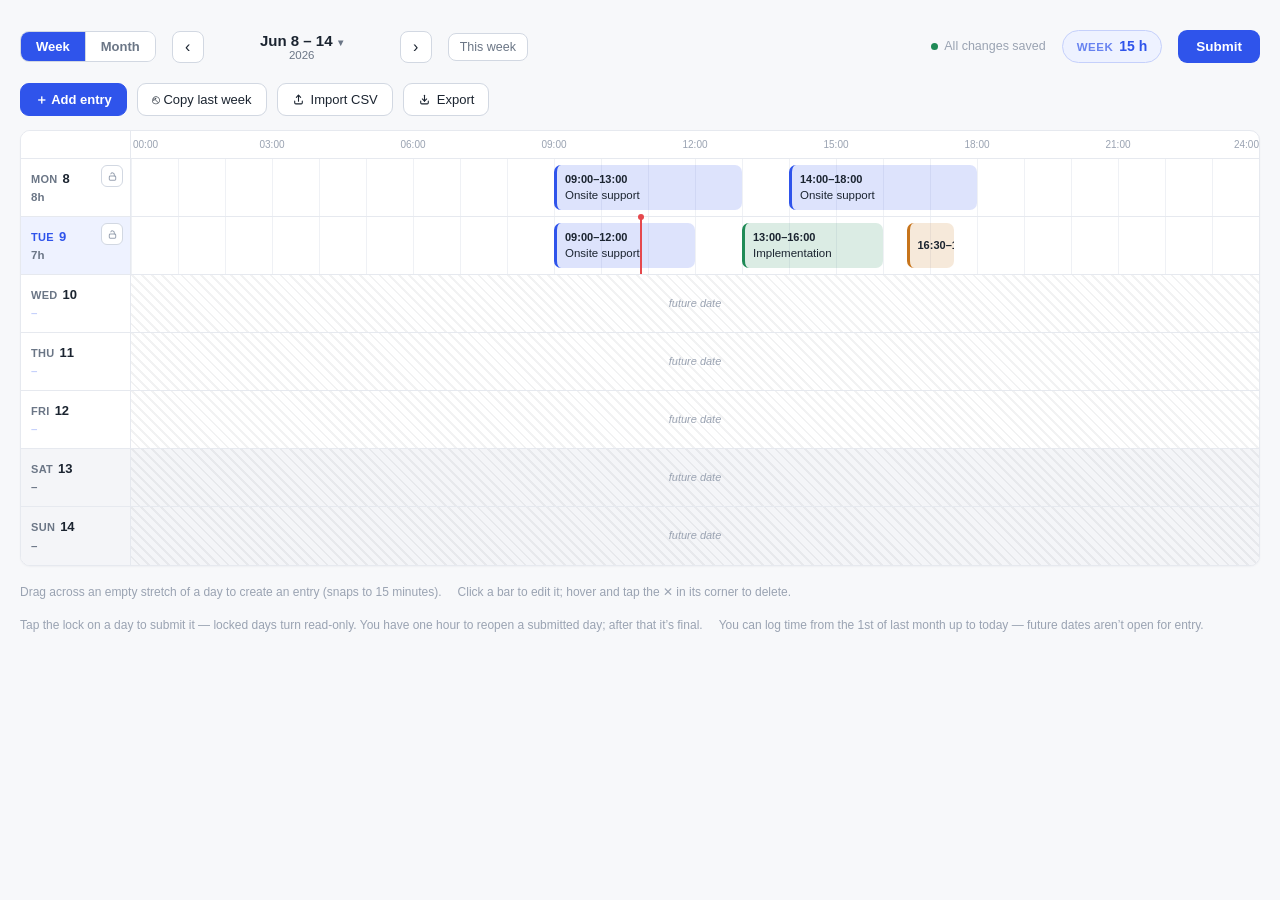
==== index.html @ 7d09a275 "Add files via upload" ====
<!DOCTYPE html>
<html lang="en">
<head>
<meta charset="UTF-8" />
<meta name="viewport" content="width=device-width, initial-scale=1.0" />
<title>Weekly timesheet</title>
<style>
  :root{
    --bg:#F7F8FA; --surface:#FFFFFF; --ink:#1B2430; --muted:#6B7686; --faint:#9AA3B2;
    --line:#E6E9EF; --line-soft:#EFF1F5; --line-strong:#D2D8E2; --accent:#2F54EB; --accent-soft:#EEF2FF; --accent-line:#C5D0FB;
    --warn:#C7741B; --warn-soft:#FBF0E1; --ok:#1F8A56; --ok-soft:#E7F4ED; --weekend:#F4F5F8; --now:#E5484D;
    --radius:10px; --lblw:110px; --rowh:58px; --locktint:#EEF1F5;
  }
  *{box-sizing:border-box;}
  body{margin:0;background:var(--bg);color:var(--ink);font-size:14px;line-height:1.4;
    font-family:-apple-system,BlinkMacSystemFont,"Segoe UI",Roboto,Helvetica,Arial,sans-serif;-webkit-font-smoothing:antialiased;}
  .app{margin:0 auto;padding:28px 20px 80px;}

  .topbar{display:flex;align-items:center;gap:16px;flex-wrap:wrap;margin-bottom:18px;}
  .weeknav{display:flex;align-items:center;gap:4px;}
  .weeknav button.arrow{width:32px;height:32px;border:1px solid var(--line-strong);background:var(--surface);border-radius:8px;cursor:pointer;color:var(--ink);font-size:16px;display:grid;place-items:center;}
  .weeknav button.arrow:hover{border-color:var(--accent);color:var(--accent);}
  .weeklabel{min-width:188px;text-align:center;font-weight:600;font-size:15px;border:none;background:transparent;cursor:pointer;border-radius:8px;padding:4px 8px;color:var(--ink);font-family:inherit;}
  .weeklabel:hover{background:var(--accent-soft);}
  .weeklabel .cal-caret{font-size:10px;color:var(--muted);margin-left:6px;}
  .weeklabel .sub{display:block;font-weight:400;font-size:11.5px;color:var(--muted);}
  .today-btn{border:1px solid var(--line-strong);background:var(--surface);color:var(--muted);padding:6px 11px;border-radius:8px;cursor:pointer;font-size:12.5px;}
  .today-btn:hover{color:var(--accent);border-color:var(--accent);}
  .viewtog{display:inline-flex;border:1px solid var(--line-strong);border-radius:9px;overflow:hidden;}
  .viewtog button{border:none;background:var(--surface);color:var(--muted);padding:7px 15px;cursor:pointer;font-size:13px;font-weight:600;font-family:inherit;}
  .viewtog button+button{border-left:1px solid var(--line-strong);}
  .viewtog button.on{background:var(--accent);color:#fff;}
  .month-wrap{background:var(--surface);border:1px solid var(--line);border-radius:var(--radius);box-shadow:0 1px 2px rgba(27,36,48,.04);padding:14px;}
  .m-dow{display:grid;grid-template-columns:repeat(7,1fr);gap:6px;margin-bottom:8px;}
  .m-dow span{font-size:11px;color:var(--muted);font-weight:600;text-transform:uppercase;letter-spacing:.3px;padding-left:2px;}
  .m-grid{display:grid;grid-template-columns:repeat(7,1fr);gap:6px;}
  .m-cell{position:relative;min-height:88px;border:1px solid var(--line);border-radius:9px;background:var(--surface);padding:7px 8px;cursor:pointer;text-align:left;display:flex;flex-direction:column;font-family:inherit;color:var(--ink);}
  .m-cell:hover{border-color:var(--accent);box-shadow:0 1px 6px rgba(27,36,48,.1);}
  .m-cell.weekend{background:var(--weekend);}
  .m-cell.other{background:var(--weekend);opacity:.55;}
  .m-cell.locked{background:var(--locktint);}
  .m-top{display:flex;align-items:center;justify-content:space-between;}
  .m-date{font-size:13px;font-weight:600;}
  .m-cell.other .m-date{color:var(--faint);}
  .m-cell.today .m-date{background:var(--accent);color:#fff;border-radius:50%;width:22px;height:22px;display:grid;place-items:center;font-size:12px;}
  .m-lock{color:var(--ink);display:flex;}
  .m-lock.win{color:var(--warn);}
  .m-foot{margin-top:auto;display:flex;flex-direction:column;gap:5px;}
  .m-hrs{font-size:15px;font-weight:700;color:var(--accent);font-variant-numeric:tabular-nums;}
  .m-cell.locked .m-hrs{color:var(--muted);}
  .m-dots{display:flex;gap:3px;}
  .m-dot{width:6px;height:6px;border-radius:50%;}
  @media (max-width:620px){.m-cell{min-height:64px;padding:5px 6px;}.m-hrs{font-size:13px;}.m-dow span{font-size:9px;}}
  .tl-row.oow .tl-track{background-image:repeating-linear-gradient(45deg,transparent,transparent 5px,rgba(27,36,48,.06) 5px,rgba(27,36,48,.06) 7px);}
  .tl-row.oow .track-hint{font-style:italic;color:var(--faint);}
  .m-cell.oow{background-image:repeating-linear-gradient(45deg,transparent,transparent 5px,rgba(27,36,48,.05) 5px,rgba(27,36,48,.05) 7px);}
  .m-cell.oow .m-date,.m-cell.oow .m-hrs{color:var(--muted);}
  .weekcal{position:fixed;z-index:75;width:250px;background:var(--surface);border:1px solid var(--line-strong);border-radius:12px;box-shadow:0 16px 44px rgba(27,36,48,.24);padding:12px;display:none;}
  .weekcal.open{display:block;}
  .wc-head{display:flex;align-items:center;gap:4px;margin-bottom:10px;}
  .wc-nav{width:26px;height:28px;border:1px solid var(--line-strong);background:var(--surface);border-radius:7px;cursor:pointer;color:var(--ink);display:grid;place-items:center;font-size:13px;padding:0;}
  .wc-nav:hover{border-color:var(--accent);color:var(--accent);}
  .wc-title{flex:1;text-align:center;font-weight:600;font-size:13.5px;}
  .wc-dow{display:grid;grid-template-columns:repeat(7,1fr);margin-bottom:4px;}
  .wc-dow span{text-align:center;font-size:10px;color:var(--faint);font-weight:600;}
  .wc-week{display:grid;grid-template-columns:repeat(7,1fr);border-radius:7px;}
  .wc-week:hover{background:var(--accent-soft);}
  .wc-week.sel{background:var(--accent-soft);box-shadow:inset 0 0 0 1.5px var(--accent-line);}
  .wc-day{height:30px;border:none;background:transparent;cursor:pointer;font-size:12px;color:var(--ink);border-radius:7px;font-variant-numeric:tabular-nums;padding:0;font-family:inherit;}
  .wc-day.other{color:var(--faint);}
  .wc-day.today{box-shadow:inset 0 0 0 1.5px var(--accent);color:var(--accent);font-weight:700;}
  .wc-week:hover .wc-day{color:var(--accent);}
  .wc-week:hover .wc-day.other{color:var(--accent-line);}
  .wc-foot{margin-top:9px;display:flex;justify-content:center;}
  .wc-foot button{border:1px solid var(--line-strong);background:var(--surface);color:var(--muted);padding:5px 12px;border-radius:7px;cursor:pointer;font-size:12px;}
  .wc-foot button:hover{border-color:var(--accent);color:var(--accent);}
  .spacer{flex:1;}
  .savestate{font-size:12.5px;color:var(--faint);display:flex;align-items:center;gap:6px;min-width:118px;justify-content:flex-end;}
  .savestate .dot{width:7px;height:7px;border-radius:50%;background:var(--faint);}
  .savestate.saving .dot{background:var(--warn);}
  .savestate.saved .dot{background:var(--ok);}
  .total-pill{background:var(--accent-soft);color:var(--accent);border:1px solid var(--accent-line);border-radius:999px;padding:6px 14px;font-variant-numeric:tabular-nums;font-weight:600;font-size:14px;transition:transform .18s ease;}
  .total-pill span.lbl{font-weight:600;opacity:.7;font-size:11.5px;margin-right:6px;text-transform:uppercase;letter-spacing:.5px;}
  .total-pill.bump{transform:scale(1.07);}
  .submit-btn{background:var(--accent);color:#fff;border:none;padding:9px 18px;border-radius:9px;font-weight:600;font-size:13.5px;cursor:pointer;}
  .submit-btn:hover{background:#2746cc;}
  .submit-btn:disabled{background:var(--line-strong);cursor:default;}
  .submit-btn.reopen{background:var(--warn);color:#fff;border:none;}
  .submit-btn.reopen:hover{background:#a85f12;border:none;color:#fff;}

  .banner{border-radius:var(--radius);padding:11px 14px;margin:16px 0 0;font-size:13px;display:flex;align-items:center;gap:10px;
    opacity:0;transform:translateY(5px);transition:opacity .28s ease,transform .28s ease;}
  .banner.show{opacity:1;transform:none;}
  .banner.ok{background:var(--ok-soft);color:var(--ok);}
  .banner.warn{background:var(--warn-soft);color:var(--warn);}
  .banner.info{background:var(--accent-soft);color:var(--accent);}
  .banner a{color:inherit;font-weight:600;cursor:pointer;text-decoration:underline;}
  .banner .x{margin-left:auto;cursor:pointer;opacity:.6;}

  .toolbar{display:flex;align-items:center;gap:10px;margin-bottom:14px;}
  .tbtn{border:1px solid var(--line-strong);background:var(--surface);color:var(--ink);padding:9px 14px;border-radius:9px;cursor:pointer;font-size:13px;line-height:1;display:flex;align-items:center;gap:6px;}
  .tbtn svg{flex:0 0 auto;}
  .tbtn:hover{border-color:var(--accent);color:var(--accent);}
  .tbtn.primary{background:var(--accent);color:#fff;border-color:var(--accent);font-weight:600;}
  .tbtn.primary:hover{background:#2746cc;color:#fff;}

  /* ---- horizontal timeline ---- */
  .tl-wrap{background:var(--surface);border:1px solid var(--line);border-radius:var(--radius);overflow-x:auto;box-shadow:0 1px 2px rgba(27,36,48,.04);}
  .tl{min-width:840px;}
  .tl-axisrow,.tl-row{display:flex;}
  .tl-corner,.tl-daylabel{width:var(--lblw);flex:0 0 var(--lblw);position:sticky;left:0;z-index:2;background:var(--surface);border-right:1px solid var(--line);}
  .tl-axis,.tl-track{flex:1;position:relative;}
  .tl-axisrow{border-bottom:1px solid var(--line);height:28px;}
  .tl-axis .ax{position:absolute;top:7px;font-size:10px;color:var(--faint);transform:translateX(-50%);font-variant-numeric:tabular-nums;}
  .tl-axis .ax.first{transform:none;left:2px!important;}
  .tl-axis .ax.last{transform:translateX(-100%);}

  .tl-row{height:var(--rowh);border-bottom:1px solid var(--line);}
  .tl-row:last-child{border-bottom:none;}
  .tl-row.weekend .tl-daylabel,.tl-row.weekend .tl-track{background-color:var(--weekend);}
  .tl-row.today .tl-daylabel{background:var(--accent-soft);}
  .tl-daylabel{padding:8px 10px;display:flex;flex-direction:column;justify-content:center;gap:1px;}
  .tl-daylabel .dl1{font-size:13px;font-weight:600;}
  .tl-row.today .tl-daylabel .dl1{color:var(--accent);}
  .tl-daylabel .dl1 .dw{font-size:11px;color:var(--muted);font-weight:600;text-transform:uppercase;letter-spacing:.3px;margin-right:5px;}
  .tl-row.today .tl-daylabel .dl1 .dw{color:var(--accent);}
  .tl-daylabel .dl2{font-size:11.5px;color:var(--muted);font-weight:600;font-variant-numeric:tabular-nums;}
  .tl-daylabel .dl2.over{color:var(--warn);}
  .tl-daylabel .dl2.gap{color:var(--accent-line);}

  .tl-track{touch-action:none;
    background-image:
      repeating-linear-gradient(to right,var(--line-soft),var(--line-soft) 1px,transparent 1px,transparent calc(100%/24)),
      repeating-linear-gradient(to right,var(--line),var(--line) 1px,transparent 1px,transparent calc(100%/8));}
  .tl-row.weekend .tl-track{background-blend-mode:multiply;}
  .track-hint{position:absolute;left:50%;top:50%;transform:translate(-50%,-50%);color:var(--faint);font-size:11px;pointer-events:none;}

  .bar{position:absolute;top:6px;bottom:6px;border-radius:7px;border-left:3px solid var(--accent);cursor:pointer;}
  .bar:hover{box-shadow:0 1px 6px rgba(27,36,48,.16);}
  .bar-in{height:100%;padding:5px 8px;overflow:hidden;display:flex;flex-direction:column;justify-content:center;border-radius:7px;}
  .bar .bt{font-size:11px;font-weight:600;font-variant-numeric:tabular-nums;white-space:nowrap;}
  .bar .bn{font-size:11.5px;white-space:nowrap;overflow:hidden;text-overflow:ellipsis;}
  .bar-del{position:absolute;top:-7px;right:-7px;width:18px;height:18px;border-radius:50%;border:1px solid var(--line-strong);
    background:#fff;color:var(--muted);display:none;align-items:center;justify-content:center;font-size:10px;line-height:1;
    cursor:pointer;box-shadow:0 1px 3px rgba(27,36,48,.25);z-index:5;padding:0;}
  .bar:hover .bar-del{display:flex;}
  .bar-del:hover{background:var(--now);border-color:var(--now);color:#fff;}

  .selbar{position:absolute;top:6px;bottom:6px;border-radius:7px;border:1.5px dashed var(--accent);background:var(--accent-soft);
    pointer-events:none;z-index:4;display:flex;align-items:center;justify-content:center;font-size:10.5px;font-weight:600;color:var(--accent);font-variant-numeric:tabular-nums;white-space:nowrap;}
  .nowline{position:absolute;top:0;bottom:0;border-left:2px solid var(--now);z-index:3;pointer-events:none;}
  .nowline::before{content:"";position:absolute;top:-3px;left:-4px;width:6px;height:6px;border-radius:50%;background:var(--now);}

  .tl-daylabel{position:relative;}
  .daylock{position:absolute;top:6px;right:7px;width:22px;height:22px;border-radius:6px;border:1px solid var(--line-strong);
    background:var(--surface);color:var(--faint);display:flex;align-items:center;justify-content:center;cursor:pointer;padding:0;}
  .daylock:hover{border-color:var(--accent);color:var(--accent);}
  .daylock.on{background:var(--ink);border-color:var(--ink);color:#fff;}
  .daylock.on:hover{background:#000;border-color:#000;color:#fff;}
  .daylock.on.win{background:var(--warn);border-color:var(--warn);color:#fff;}
  .daylock.on.win:hover{background:#a85f12;border-color:#a85f12;color:#fff;}
  .tl-row.locked .tl-daylabel,.tl-row.locked .tl-track{background-color:var(--locktint);}
  .tl-row.locked.today .tl-daylabel{background:var(--accent-soft);}
  .bar.sub{cursor:default;}
  .bar.sub:hover{box-shadow:none;}
  .bar.sub::after{content:"";position:absolute;inset:0;border-radius:7px;pointer-events:none;
    background:repeating-linear-gradient(45deg,transparent,transparent 5px,rgba(27,36,48,.05) 5px,rgba(27,36,48,.05) 7px);}
  .bar.sub .bt,.bar.sub .bn{color:var(--muted);}
  .bar-lock{position:absolute;top:-7px;right:-7px;width:18px;height:18px;border-radius:50%;background:var(--ink);color:#fff;
    display:flex;align-items:center;justify-content:center;box-shadow:0 1px 3px rgba(27,36,48,.3);z-index:5;}

  .barpop{position:fixed;z-index:70;pointer-events:none;min-width:150px;max-width:240px;
    background:var(--ink);color:#fff;border-radius:9px;padding:9px 11px;box-shadow:0 8px 24px rgba(27,36,48,.28);
    font-size:12px;line-height:1.35;opacity:0;transform:translateY(4px);transition:opacity .12s ease,transform .12s ease;}
  .barpop.show{opacity:1;transform:none;}
  .barpop .bp-row{display:flex;align-items:center;gap:7px;margin-bottom:3px;}
  .barpop .bp-dot{width:8px;height:8px;border-radius:50%;flex:0 0 auto;}
  .barpop .bp-proj{font-size:10.5px;color:rgba(255,255,255,.7);font-weight:600;text-transform:uppercase;letter-spacing:.4px;}
  .barpop .bp-task{font-weight:600;font-size:13px;margin-bottom:3px;}
  .barpop .bp-time{color:rgba(255,255,255,.85);font-variant-numeric:tabular-nums;}
  .barpop .bp-lock{margin-top:6px;padding-top:6px;border-top:1px solid rgba(255,255,255,.16);color:rgba(255,255,255,.72);font-size:11px;display:flex;align-items:center;gap:5px;}
  .barpop::after{content:"";position:absolute;left:var(--ax,50%);transform:translateX(-50%);border:6px solid transparent;}
  .barpop:not(.below)::after{bottom:-11px;border-top-color:var(--ink);}
  .barpop.below::after{top:-11px;border-bottom-color:var(--ink);}

  .hint{margin-top:18px;font-size:12px;color:var(--faint);display:flex;gap:16px;flex-wrap:wrap;align-items:center;}
  .hint kbd{font-family:inherit;background:var(--surface);border:1px solid var(--line-strong);border-bottom-width:2px;border-radius:5px;padding:1px 6px;font-size:11px;color:var(--muted);}

  /* ---- modal ---- */
  .overlay{position:fixed;inset:0;background:rgba(27,36,48,.34);display:none;align-items:center;justify-content:center;z-index:60;padding:18px;overflow:auto;}
  .overlay.open{display:flex;}
  .modal{background:var(--surface);border-radius:14px;width:392px;max-width:100%;box-shadow:0 24px 60px rgba(27,36,48,.28);overflow:hidden;margin:auto;}
  .modal h3{margin:0;padding:16px 18px;font-size:15px;border-bottom:1px solid var(--line);}
  .modal .body{padding:16px 18px;display:flex;flex-direction:column;gap:15px;}
  .cf-sub{font-size:13px;color:var(--muted);}
  .cf-list{display:flex;flex-direction:column;border:1px solid var(--line);border-radius:9px;overflow:auto;max-height:240px;}
  .cf-row{display:flex;align-items:center;justify-content:space-between;padding:9px 12px;font-size:13px;}
  .cf-row+.cf-row{border-top:1px solid var(--line);}
  .cf-day{font-weight:600;color:var(--ink);}
  .cf-meta{display:flex;align-items:center;gap:12px;}
  .cf-n{color:var(--faint);font-size:11.5px;}
  .cf-h{font-weight:700;color:var(--accent);font-variant-numeric:tabular-nums;}
  .cf-total{display:flex;align-items:center;justify-content:space-between;padding:0 2px;font-size:14px;font-weight:700;}
  .cf-total span:last-child{color:var(--accent);font-variant-numeric:tabular-nums;}
  .cf-note{font-size:11.5px;color:var(--muted);background:var(--warn-soft);color:var(--warn);padding:9px 11px;border-radius:8px;line-height:1.4;}
  .fld>.lab{font-size:11px;color:var(--muted);text-transform:uppercase;letter-spacing:.4px;margin-bottom:6px;}
  .fld select{width:100%;border:1px solid var(--line-strong);border-radius:9px;padding:10px 11px;font-size:14px;background:var(--surface);color:var(--ink);}

  .clockwrap{display:flex;justify-content:center;}
  svg#clock{width:240px;height:240px;touch-action:none;cursor:pointer;}
  svg#clock .face{fill:#FBFCFE;stroke:var(--line);stroke-width:1.5;}
  svg#clock .tick{stroke:var(--line-strong);stroke-width:1;}
  svg#clock .tick.maj{stroke:var(--muted);stroke-width:1.4;}
  svg#clock .tick.card{stroke:var(--ink);stroke-width:1.8;}
  svg#clock .lbl{fill:var(--muted);font-size:9px;font-weight:600;text-anchor:middle;dominant-baseline:middle;font-variant-numeric:tabular-nums;}
  svg#clock .lbl.cardlbl{fill:var(--ink);font-size:10.5px;}
  svg#clock .busy{stroke-width:1;stroke-linejoin:round;}
  svg#clock .pie{stroke-width:1.6;stroke-linejoin:round;}
  svg#clock .handle{stroke-width:2.5;cursor:grab;}
  svg#clock .handle:focus-visible{outline:none;stroke-width:3.6;}
  svg#clock .hub{fill:var(--ink);opacity:.5;}

  .busyinfo{font-size:11.5px;color:var(--muted);text-align:center;margin-top:4px;line-height:1.35;}
  .busyinfo b{color:var(--ink);font-weight:600;font-variant-numeric:tabular-nums;}

  .spins{display:flex;gap:10px;}
  .spins .one{flex:1;}
  .spins .one .lab{display:flex;align-items:center;justify-content:center;gap:5px;font-size:11px;color:var(--muted);text-transform:uppercase;letter-spacing:.4px;margin-bottom:5px;}
  .spins .one .lab .sw{width:11px;height:11px;border-radius:50%;display:inline-block;}
  .spins .one .lab .sw.start{background:var(--accent);}
  .spins .one .lab .sw.end{background:#fff;border:2px solid var(--accent);}
  .spin{display:flex;align-items:center;border:1px solid var(--line-strong);border-radius:9px;overflow:hidden;}
  .spin button{width:30px;height:40px;border:none;background:var(--surface);color:var(--muted);font-size:18px;cursor:pointer;}
  .spin button:hover{background:var(--accent-soft);color:var(--accent);}
  .spin input{flex:1;width:100%;border:none;text-align:center;font-size:15px;font-weight:600;font-variant-numeric:tabular-nums;outline:none;padding:9px 0;color:var(--ink);background:transparent;}
  .spin input:focus{background:var(--accent-soft);}
  .durline{font-size:12.5px;color:var(--muted);text-align:center;}
  .durline b{color:var(--accent);}
  .durline.bad b{color:var(--warn);}
  .presets{display:flex;gap:6px;justify-content:center;}
  .presets button{border:1px solid var(--line-strong);background:var(--surface);color:var(--muted);font-size:11.5px;padding:5px 9px;border-radius:7px;cursor:pointer;}
  .presets button:hover{border-color:var(--accent);color:var(--accent);}
  .days{display:flex;gap:5px;}
  .days .pill{flex:1;height:38px;border:1px solid var(--line-strong);background:var(--surface);color:var(--muted);border-radius:8px;cursor:pointer;font-size:12.5px;font-weight:600;}
  .days .pill.on{background:var(--task,var(--accent));color:#fff;border-color:var(--task,var(--accent));}
  .days .pill.locked{cursor:default;box-shadow:inset 0 0 0 2px rgba(255,255,255,.5);}
  .days .pill.wknd{color:var(--faint);}
  .days .pill.wknd.on{color:#fff;}
  .days .pill.disabled{opacity:.32;cursor:not-allowed;text-decoration:line-through;}
  .quick{display:flex;gap:8px;margin-top:8px;}
  .quick button{border:none;background:transparent;color:var(--accent);font-size:12px;cursor:pointer;padding:0;}
  .quick button:hover{text-decoration:underline;}
  .modal .foot{padding:14px 18px;border-top:1px solid var(--line);display:flex;align-items:center;gap:10px;}
  .modal .foot .go{flex:1;background:var(--accent);color:#fff;border:none;padding:11px;border-radius:9px;font-weight:600;font-size:14px;cursor:pointer;}
  .modal .foot .go:disabled{background:var(--line-strong);cursor:default;}
  .modal .foot .del{border:none;background:transparent;color:#C0392B;font-size:13px;cursor:pointer;}
  .modal .foot .cancel{border:none;background:transparent;color:var(--muted);font-size:13px;cursor:pointer;}

  @media (prefers-reduced-motion:reduce){.total-pill{transition:none;}}
  @media (max-width:620px){.weeklabel{min-width:0;}.total-pill .lbl{display:none;}}
</style>
</head>
<body>
<div class="app">
  <div class="topbar">
    <div class="viewtog" id="viewTog">
      <button data-view="week" class="on">Week</button>
      <button data-view="month">Month</button>
    </div>
    <div class="weeknav">
      <button class="arrow" id="prevWk" aria-label="Previous week">&#8249;</button>
      <button class="weeklabel" id="weekLabel" aria-haspopup="dialog" aria-expanded="false"></button>
      <button class="arrow" id="nextWk" aria-label="Next week">&#8250;</button>
    </div>
    <button class="today-btn" id="thisWk">This week</button>
    <div class="spacer"></div>
    <div class="savestate saved" id="saveState"><span class="dot"></span><span class="txt">All changes saved</span></div>
    <div class="total-pill" id="grandPill"><span class="lbl">Week</span><span class="num" id="grandNum">0</span> h</div>
    <button class="submit-btn" id="submitBtn">Submit week</button>
  </div>

  <div class="toolbar" id="toolbar">
    <button class="tbtn primary" id="addBtn">&#65291; Add entry</button>
    <button class="tbtn" id="copyWkBtn">&#9099; Copy last week</button>
    <button class="tbtn" id="importCsvBtn"><svg viewBox="0 0 24 24" width="13" height="13" fill="none" stroke="currentColor" stroke-width="2" stroke-linecap="round" stroke-linejoin="round"><path d="M12 15V4"/><path d="M8 8l4-4 4 4"/><path d="M5 15v3a2 2 0 0 0 2 2h10a2 2 0 0 0 2-2v-3"/></svg> Import CSV</button>
    <button class="tbtn" id="exportBtn"><svg viewBox="0 0 24 24" width="13" height="13" fill="none" stroke="currentColor" stroke-width="2" stroke-linecap="round" stroke-linejoin="round"><path d="M12 4v11"/><path d="M8 11l4 4 4-4"/><path d="M5 15v3a2 2 0 0 0 2 2h10a2 2 0 0 0 2-2v-3"/></svg> Export</button>
  </div>

  <div class="tl-wrap"><div class="tl" id="tl"></div></div>
  <div class="month-wrap" id="monthWrap" style="display:none;"><div id="month"></div></div>

  <div id="bannerSlot"></div>

  <div class="hint" id="hintWeek">
    <span>Drag across an empty stretch of a day to create an entry (snaps to 15 minutes).</span>
    <span>Click a bar to edit it; hover and tap the &#10005; in its corner to delete.</span>
    <span>Tap the lock on a day to submit it &mdash; locked days turn read-only. You have one hour to reopen a submitted day; after that it&rsquo;s final.</span>
    <span>You can log time from the 1st of last month up to today &mdash; future dates aren&rsquo;t open for entry.</span>
  </div>
  <div class="hint" id="hintMonth" style="display:none;">
    <span>A read-only overview of the month. Each day shows its total hours and project mix.</span>
    <span>Days with a padlock are submitted &mdash; amber while still reopenable, dark once final.</span>
    <span>Click any day to open that week for editing.</span>
  </div>
</div>

<!-- ---- composer ---- -->
<div class="overlay" id="overlay">
  <div class="modal" role="dialog" aria-modal="true" aria-labelledby="mTitle">
    <h3 id="mTitle">Add entry</h3>
    <div class="body">
      <div class="fld"><div class="lab">Task</div><select id="mTask"></select></div>
      <div class="fld">
        <div class="lab">When</div>
        <div class="clockwrap">
          <svg id="clock" viewBox="0 0 200 200" aria-label="24-hour time dial">
            <circle class="face" cx="100" cy="100" r="72"></circle>
            <g id="ticks"></g><g id="labels"></g>
            <g id="busy"></g>
            <path id="pie" class="pie"></path>
            <circle id="hS" class="handle" r="8.5" tabindex="0" data-h="s" role="slider" aria-label="Start time"></circle>
            <circle id="hE" class="handle" r="8.5" tabindex="0" data-h="e" role="slider" aria-label="End time"></circle>
            <circle class="hub" cx="100" cy="100" r="3"></circle>
          </svg>
        </div>
        <div class="busyinfo" id="busyInfo" style="display:none;"></div>
        <div class="spins" style="margin-top:6px;">
          <div class="one"><div class="lab"><span class="sw start"></span>Start</div>
            <div class="spin"><button data-sp="s" data-d="-15">&minus;</button>
              <input id="tS" inputmode="numeric" aria-label="Start time"><button data-sp="s" data-d="15">+</button></div></div>
          <div class="one"><div class="lab"><span class="sw end"></span>End</div>
            <div class="spin"><button data-sp="e" data-d="-15">&minus;</button>
              <input id="tE" inputmode="numeric" aria-label="End time"><button data-sp="e" data-d="15">+</button></div></div>
        </div>
        <div class="durline" id="durLine" style="margin:9px 0;">Duration <b id="mDur">8h</b></div>
        <div class="presets">
          <button data-pre="full">Full day</button><button data-pre="am">Morning</button><button data-pre="pm">Afternoon</button>
        </div>
      </div>
      <div class="fld" id="daysFld">
        <div class="lab" id="daysLab">Apply to days</div>
        <div class="days" id="mDays"></div>
        <div class="quick"><button data-q="wk">Weekdays</button><button data-q="all">All days</button><button data-q="clr">Clear</button></div>
      </div>
    </div>
    <div class="foot">
      <button class="go" id="mGo">Add</button>
      <button class="del" id="mDel" style="display:none;">Delete</button>
      <button class="cancel" id="mCancel">Cancel</button>
    </div>
  </div>
</div>

<div class="overlay" id="confirmOverlay">
  <div class="modal" role="dialog" aria-modal="true" aria-labelledby="cfTitle">
    <h3 id="cfTitle">Submit timesheet</h3>
    <div class="body">
      <div class="cf-sub" id="cfSub"></div>
      <div class="cf-list" id="cfList"></div>
      <div class="cf-total" id="cfTotal"></div>
      <div class="cf-note">Once submitted, you can reopen a day for one hour. After that it&rsquo;s final and can&rsquo;t be changed.</div>
    </div>
    <div class="foot">
      <button class="go" id="cfGo">Submit</button>
      <button class="cancel" id="cfCancel">Cancel</button>
    </div>
  </div>
</div>

<div class="barpop" id="barpop" role="tooltip"></div>
<div class="weekcal" id="weekCal" role="dialog" aria-label="Jump to a week">
  <div class="wc-head">
    <button class="wc-nav" data-step="-12" title="Previous year" aria-label="Previous year">&#171;</button>
    <button class="wc-nav" data-step="-1" title="Previous month" aria-label="Previous month">&#8249;</button>
    <div class="wc-title" id="wcTitle"></div>
    <button class="wc-nav" data-step="1" title="Next month" aria-label="Next month">&#8250;</button>
    <button class="wc-nav" data-step="12" title="Next year" aria-label="Next year">&#187;</button>
  </div>
  <div class="wc-grid" id="wcGrid"></div>
  <div class="wc-foot"><button id="wcToday">Jump to current week</button></div>
</div>

<script>
"use strict";
const TAU=Math.PI*2;

const PROJECTS=[
  {id:"p1",name:"Acme Corp",color:"#2F54EB",tasks:[{id:"t1",name:"Onsite support"},{id:"t2",name:"Reporting"}]},
  {id:"p2",name:"Beacon Ltd",color:"#1F8A56",tasks:[{id:"t3",name:"Implementation"},{id:"t4",name:"Discovery calls"}]},
  {id:"p3",name:"Internal",color:"#C7741B",tasks:[{id:"t5",name:"Admin & email"},{id:"t6",name:"Team meetings"}]},
];
function proj(pid){return PROJECTS.find(p=>p.id===pid);}
function lookup(pid,tid){const p=proj(pid);const t=p&&p.tasks.find(t=>t.id===tid);
  return {pname:p?p.name:"?",tname:t?t.name:"?",color:p?p.color:"#888"};}
const DOW=["Mon","Tue","Wed","Thu","Fri","Sat","Sun"], DOW1=["M","T","W","T","F","S","S"];
const STEP=15, DSTEP=15, CLICK_DEF=60, DEF_S=540, DEF_E=1020, NOW=10*60+50;
function hexA(hex,a){const h=hex.replace("#","");return `rgba(${parseInt(h.slice(0,2),16)},${parseInt(h.slice(2,4),16)},${parseInt(h.slice(4,6),16)},${a})`;}

function mondayOf(d){const x=new Date(d);const day=(x.getDay()+6)%7;x.setDate(x.getDate()-day);x.setHours(0,0,0,0);return x;}
function addDays(d,n){const x=new Date(d);x.setDate(x.getDate()+n);return x;}
function sameDay(a,b){return a.getFullYear()===b.getFullYear()&&a.getMonth()===b.getMonth()&&a.getDate()===b.getDate();}
const pad2=n=>String(n).padStart(2,"0");
function key(d){return d.getFullYear()+"-"+pad2(d.getMonth()+1)+"-"+pad2(d.getDate());}
function parseKey(s){const a=s.split("-").map(Number);return new Date(a[0],a[1]-1,a[2]);}
const TODAY=new Date(2026,5,9);
const WIN_START=new Date(TODAY.getFullYear(),TODAY.getMonth()-1,1);
function inWindow(dk){const d=parseKey(dk);return d>=WIN_START&&d<=TODAY;}
function isFuture(dk){return parseKey(dk)>TODAY;}
const MONTHS=["Jan","Feb","Mar","Apr","May","Jun","Jul","Aug","Sep","Oct","Nov","Dec"];
function weekLabel(ws){const we=addDays(ws,6);
  const a=MONTHS[ws.getMonth()]+" "+ws.getDate();
  const b=(ws.getMonth()===we.getMonth()?"":MONTHS[we.getMonth()]+" ")+we.getDate();
  return {main:a+" \u2013 "+b,sub:we.getFullYear()};}

let uid=1;const nextId=()=>"e"+(uid++);
let state={weekStart:mondayOf(new Date(2026,5,9)),entries:[],submittedAt:new Map(),view:"week",month:new Date(2026,5,1)};
const WINDOW_MS=60*60*1000;
(function seed(){
  const cur=state.weekStart,last=addDays(cur,-7),prev=addDays(cur,-14);
  const k=(ws,i)=>key(addDays(ws,i));
  const add=(ws,i,pid,tid,s,e)=>state.entries.push({id:nextId(),pid,tid,dateKey:k(ws,i),s,e});
  // current week — unsubmitted drafts (Mon/Tue only; rest of the week is in the future)
  add(cur,0,"p1","t1",540,780); add(cur,0,"p1","t1",840,1080);
  add(cur,1,"p1","t1",540,720); add(cur,1,"p2","t3",780,960); add(cur,1,"p3","t6",990,1050);
  // last week
  add(last,0,"p1","t1",540,780); add(last,0,"p1","t1",840,1080);
  add(last,1,"p1","t1",540,990);
  add(last,2,"p3","t6",600,690); add(last,2,"p2","t3",780,1020);
  add(last,3,"p2","t3",540,750); add(last,3,"p1","t2",810,1020);
  add(last,4,"p1","t1",540,900);
  // week before last
  add(prev,0,"p1","t1",540,750); add(prev,0,"p1","t2",810,1020);
  add(prev,1,"p2","t3",540,780); add(prev,1,"p3","t5",840,960);
  add(prev,2,"p1","t1",540,1020);
  add(prev,3,"p1","t1",540,720); add(prev,3,"p2","t4",780,1020);
  add(prev,4,"p3","t6",600,780); add(prev,4,"p1","t1",840,1020);
  // submit both prior weeks — well past the one-hour reopen window
  const OLD=Date.now()-3*86400000;
  [last,prev].forEach(ws=>{for(let i=0;i<7;i++){const dk=k(ws,i);if(state.entries.some(e=>e.dateKey===dk))state.submittedAt.set(dk,OLD);}});
})();
function isLocked(dk){return state.submittedAt.has(dk);}
function canReopen(dk){return isLocked(dk)&&(Date.now()-state.submittedAt.get(dk)<WINDOW_MS);}
function weekDayKeys(){const ws=state.weekStart;return [0,1,2,3,4,5,6].map(i=>key(addDays(ws,i)));}
const LOCK_CLOSED='<svg viewBox="0 0 24 24" width="11" height="11" fill="none" stroke="currentColor" stroke-width="2.2" stroke-linecap="round"><rect x="5" y="11" width="14" height="9" rx="2"/><path d="M8 11V8a4 4 0 0 1 8 0v3"/></svg>';
const LOCK_OPEN='<svg viewBox="0 0 24 24" width="11" height="11" fill="none" stroke="currentColor" stroke-width="2.2" stroke-linecap="round"><rect x="5" y="11" width="14" height="9" rx="2"/><path d="M16 11V8a4 4 0 0 0-7.6-1.7"/></svg>';
const LOCK_MINI='<svg viewBox="0 0 24 24" width="9" height="9" fill="none" stroke="currentColor" stroke-width="2.6" stroke-linecap="round"><rect x="5" y="11" width="14" height="9" rx="2"/><path d="M8 11V8a4 4 0 0 1 8 0v3"/></svg>';

function fmtT(min,kind){min=((min%1440)+1440)%1440;if(min===0&&kind==="end")return"24:00";return pad2(Math.floor(min/60))+":"+pad2(min%60);}
function hrs(min){return Math.round((min/60)*100)/100;}
function hrsStr(min){return hrs(min)+"h";}
function durStr(min){const h=Math.floor(min/60),m=min%60;return ((h?h+"h":"")+(h&&m?" ":"")+(m?m+"m":""))||"0m";}
function entriesOn(dk){return state.entries.filter(e=>e.dateKey===dk).sort((a,b)=>a.s-b.s);}
function dayMin(dk){return entriesOn(dk).reduce((a,e)=>a+(e.e-e.s),0);}
function weekMin(){const ws=state.weekStart;let t=0;for(let i=0;i<7;i++)t+=dayMin(key(addDays(ws,i)));return t;}

function mergeRanges(arr){if(!arr.length)return[];const s=arr.map(r=>[r[0],r[1]]).sort((a,b)=>a[0]-b[0]);
  const out=[s[0].slice()];for(let i=1;i<s.length;i++){const last=out[out.length-1];
    if(s[i][0]<=last[1])last[1]=Math.max(last[1],s[i][1]);else out.push(s[i].slice());}return out;}
function freeGaps(occ){const g=[];let p=0;for(const [s,e] of occ){if(s>p)g.push([p,s]);p=Math.max(p,e);}if(p<1440)g.push([p,1440]);return g;}
function overlapsOcc(s,e,occ){return occ.some(([os,oe])=>s<oe&&e>os);}
function dayOccupied(dk){return mergeRanges(state.entries.filter(x=>x.dateKey===dk).map(x=>[x.s,x.e]));}
function occupiedRanges(){
  if(!comp)return[];
  const ws=state.weekStart;let dks=[...comp.days].map(i=>key(addDays(ws,i)));
  if(comp.mode==="edit"){const me=state.entries.find(x=>x.id===comp.editId);const ownDk=me?me.dateKey:null;
    if(ownDk&&!dks.includes(ownDk))dks.push(ownDk);
    return mergeRanges(state.entries.filter(x=>x.id!==comp.editId&&dks.includes(x.dateKey)).map(x=>[x.s,x.e]));}
  return mergeRanges(state.entries.filter(x=>dks.includes(x.dateKey)).map(x=>[x.s,x.e]));
}
function occupiedEntries(){
  if(!comp)return[];
  const ws=state.weekStart;let dks=[...comp.days].map(i=>key(addDays(ws,i)));let list;
  if(comp.mode==="edit"){const me=state.entries.find(x=>x.id===comp.editId);const ownDk=me?me.dateKey:null;
    if(ownDk&&!dks.includes(ownDk))dks.push(ownDk);
    list=state.entries.filter(x=>x.id!==comp.editId&&dks.includes(x.dateKey));}
  else list=state.entries.filter(x=>dks.includes(x.dateKey));
  return list.map(e=>({s:e.s,e:e.e,color:lookup(e.pid,e.tid).color})).sort((a,b)=>a.s-b.s);
}
function activeGap(occ){const gaps=freeGaps(occ);
  for(const g of gaps)if(comp.s>=g[0]&&comp.s<=g[1])return g;
  for(const g of gaps)if(comp.e>g[0]&&comp.e<=g[1])return g;
  return gaps[0]||[0,1440];}

// ----- Timeline render -----
const tl=document.getElementById("tl");
const monthEl=document.getElementById("month");
function pct(min){return (min/1440*100);}
function monthMin(m){let t=0;const last=new Date(m.getFullYear(),m.getMonth()+1,0).getDate();
  for(let d=1;d<=last;d++)t+=dayMin(key(new Date(m.getFullYear(),m.getMonth(),d)));return t;}
function render(){
  hideBarPop();
  const monthMode=state.view==="month";
  document.getElementById("viewTog").querySelectorAll("button").forEach(b=>b.classList.toggle("on",b.dataset.view===state.view));
  document.querySelector(".tl-wrap").style.display=monthMode?"none":"";
  document.getElementById("monthWrap").style.display=monthMode?"":"none";
  document.getElementById("addBtn").style.display=monthMode?"none":"";
  document.getElementById("copyWkBtn").style.display=monthMode?"none":"";
  document.getElementById("thisWk").textContent=monthMode?"This month":"This week";
  document.getElementById("hintWeek").style.display=monthMode?"none":"";
  document.getElementById("hintMonth").style.display=monthMode?"":"none";
  document.querySelector(".total-pill .lbl").textContent=monthMode?"Month":"Week";
  if(monthMode)renderMonth();else renderWeek();
  updateSubmitBtn();
}
function renderWeek(){
  const ws=state.weekStart,lbl=weekLabel(ws),today=new Date(2026,5,9);
  document.getElementById("weekLabel").innerHTML=`${lbl.main}<span class="cal-caret">\u25BE</span><span class="sub">${lbl.sub}</span>`;

  let axis=`<div class="tl-axisrow"><div class="tl-corner"></div><div class="tl-axis">`;
  for(let h=0;h<=24;h+=3){const cls=h===0?"first":(h===24?"last":"");
    axis+=`<span class="ax ${cls}" style="left:${pct(h*60)}%">${pad2(h)}:00</span>`;}
  axis+=`</div></div>`;

  let rows="";
  for(let i=0;i<7;i++){const date=addDays(ws,i),dk=key(date),weekend=i>=5,isToday=sameDay(date,today);
    const dt=dayMin(dk),over=dt>24*60,gap=!weekend&&dt===0,locked=isLocked(dk),hasE=dt>0,oow=!inWindow(dk);
    rows+=`<div class="tl-row ${weekend?'weekend':''} ${isToday?'today':''} ${locked?'locked':''} ${oow?'oow':''}">`;
    rows+=`<div class="tl-daylabel"><div class="dl1"><span class="dw">${DOW[i]}</span>${date.getDate()}</div>
      <div class="dl2 ${over?'over':''} ${gap?'gap':''}">${dt===0?'\u2013':hrsStr(dt)}</div>
      ${(hasE||locked)?`<button class="daylock ${locked?'on':''} ${locked&&canReopen(dk)?'win':''}" data-dk="${dk}" title="${locked?(canReopen(dk)?'Reopen this day (open for 1 hour after submitting)':'Locked \u2014 the 1-hour reopen window has closed'):'Submit & lock this day'}" aria-label="${locked?'Reopen day':'Submit day'}">${locked?LOCK_CLOSED:LOCK_OPEN}</button>`:""}</div>`;
    rows+=`<div class="tl-track" data-day="${i}" data-dk="${dk}">`;
    if(isToday)rows+=`<div class="nowline" style="left:${pct(NOW)}%"></div>`;
    const list=entriesOn(dk);
    if(list.length===0&&!locked)rows+=`<div class="track-hint">${oow?(isFuture(dk)?"future date":"outside submission window"):"drag to add"}</div>`;
    list.forEach(e=>{const info=lookup(e.pid,e.tid);const dur=e.e-e.s;const wide=pct(dur)>9;
      rows+=`<div class="bar ${locked?'sub':''}" data-id="${e.id}" style="left:${pct(e.s)}%;width:${pct(dur)}%;background:${hexA(info.color,locked?.10:.16)};border-left-color:${info.color};">
        <div class="bar-in"><span class="bt">${fmtT(e.s)}\u2013${fmtT(e.e,'end')}</span>${wide?`<span class="bn">${info.tname}</span>`:""}</div>
        ${locked?`<span class="bar-lock" aria-hidden="true">${LOCK_MINI}</span>`:`<button class="bar-del" data-del="${e.id}" title="Delete" aria-label="Delete entry">\u2715</button>`}</div>`;});
    rows+=`</div></div>`;
  }
  tl.innerHTML=axis+rows;
  document.getElementById("grandNum").textContent=hrs(weekMin());
  bindTL();
  scheduleWindowRefresh();
}
function renderMonth(){
  const m=state.month,today=new Date(2026,5,9);
  document.getElementById("weekLabel").innerHTML=`${MONTHS[m.getMonth()]} ${m.getFullYear()}<span class="cal-caret">\u25BE</span><span class="sub">Monthly overview</span>`;
  document.getElementById("grandNum").textContent=hrs(monthMin(m));
  const firstDow=(new Date(m.getFullYear(),m.getMonth(),1).getDay()+6)%7;
  const daysInM=new Date(m.getFullYear(),m.getMonth()+1,0).getDate();
  const weeks=Math.ceil((firstDow+daysInM)/7);
  const start=mondayOf(new Date(m.getFullYear(),m.getMonth(),1));
  let html=`<div class="m-dow">`+DOW.map(d=>`<span>${d}</span>`).join("")+`</div><div class="m-grid">`;
  for(let w=0;w<weeks;w++)for(let d=0;d<7;d++){
    const date=addDays(start,w*7+d),dk=key(date),other=date.getMonth()!==m.getMonth(),weekend=d>=5,isToday=sameDay(date,today);
    const mins=dayMin(dk),locked=isLocked(dk),reope=locked&&canReopen(dk),oow=!inWindow(dk);
    const projs=[...new Set(entriesOn(dk).map(e=>e.pid))];
    const dots=projs.slice(0,4).map(pid=>`<span class="m-dot" style="background:${proj(pid).color}"></span>`).join("");
    const tip=`${MONTHS[date.getMonth()]} ${date.getDate()} \u2014 ${mins>0?hrsStr(mins):"no hours"}${locked?(reope?" \u00b7 submitted (reopen window open)":" \u00b7 submitted, final"):oow?(isFuture(dk)?" \u00b7 future date":" \u00b7 outside submission window"):""}`;
    html+=`<button class="m-cell ${other?'other':''} ${weekend?'weekend':''} ${isToday?'today':''} ${locked?'locked':''} ${oow?'oow':''} ${mins>0?'has':''}" data-mon="${key(mondayOf(date))}" title="${tip}">
      <span class="m-top"><span class="m-date">${date.getDate()}</span>${locked?`<span class="m-lock ${reope?'win':''}" aria-hidden="true">${LOCK_MINI}</span>`:""}</span>
      <span class="m-foot">${mins>0?`<span class="m-hrs">${hrsStr(mins)}</span>`:""}${dots?`<span class="m-dots">${dots}</span>`:""}</span>
    </button>`;
  }
  html+=`</div>`;
  monthEl.innerHTML=html;
  monthEl.querySelectorAll(".m-cell").forEach(c=>c.addEventListener("click",()=>{
    state.weekStart=parseKey(c.dataset.mon);state.view="week";render();}));
}
function allOpenDays(){const set=new Set();state.entries.forEach(e=>{if(!isLocked(e.dateKey))set.add(e.dateKey);});
  return [...set].filter(dk=>dayMin(dk)>0).sort();}
function allReopenableDays(){const out=[];state.submittedAt.forEach((ts,dk)=>{if(canReopen(dk))out.push(dk);});return out.sort();}
function updateSubmitBtn(){
  const open=allOpenDays(),reope=allReopenableDays();
  const btn=document.getElementById("submitBtn");
  btn.classList.remove("reopen");
  if(open.length){btn.textContent="Submit";btn.disabled=false;btn.dataset.act="submit";btn.title=`Submit ${open.length} unsubmitted day${open.length>1?"s":""}`;}
  else if(reope.length){btn.textContent="Reopen";btn.disabled=false;btn.classList.add("reopen");btn.dataset.act="reopen";btn.title="Reopen recently submitted days";}
  else if(state.submittedAt.size){btn.textContent="Submitted \u2713";btn.disabled=true;btn.dataset.act="none";btn.title="";}
  else{btn.textContent="Submit";btn.disabled=true;btn.dataset.act="submit";btn.title="";}
}
let windowTimer=null;
function scheduleWindowRefresh(){
  clearTimeout(windowTimer);const now=Date.now();let soonest=Infinity;
  state.submittedAt.forEach(ts=>{const exp=ts+WINDOW_MS;if(exp>now&&exp<soonest)soonest=exp;});
  if(soonest!==Infinity)windowTimer=setTimeout(render,(soonest-now)+250);
}
function toggleDayLock(dk){
  if(isLocked(dk)){
    if(canReopen(dk)){state.submittedAt.delete(dk);render();markDirty();banner("ok","Day reopened. Make your changes and submit it again when you're ready.");}
    else{banner("warn","This day was submitted more than an hour ago, so it's now final and can no longer be reopened.");}
  }else{
    if(dayMin(dk)===0){banner("warn","There's nothing to submit on that day yet.");return;}
    state.submittedAt.set(dk,Date.now());render();markDirty();
    banner("ok","Day submitted and locked. You can still reopen it for the next hour \u2014 after that it becomes final and can't be changed.");
  }
}
function bindTL(){
  document.querySelectorAll(".bar").forEach(b=>{
    b.addEventListener("click",e=>{
      if(e.target.closest(".bar-del"))return;const en=state.entries.find(x=>x.id===b.dataset.id);
      if(!en||isLocked(en.dateKey))return;openEdit(b.dataset.id);});
    b.addEventListener("mouseenter",()=>showBarPop(b));
    b.addEventListener("mouseleave",hideBarPop);});
  document.querySelectorAll(".bar-del").forEach(b=>b.addEventListener("click",e=>{
    e.stopPropagation();state.entries=state.entries.filter(x=>x.id!==b.dataset.del);render();markDirty();}));
  document.querySelectorAll(".daylock").forEach(b=>b.addEventListener("click",()=>toggleDayLock(b.dataset.dk)));
  document.querySelectorAll(".tl-track").forEach(t=>t.addEventListener("pointerdown",onTrackDown));
}
function hideBarPop(){const p=document.getElementById("barpop");if(p)p.classList.remove("show");}
function showBarPop(b){
  const p=document.getElementById("barpop");if(!p)return;
  const e=state.entries.find(x=>x.id===b.dataset.id);if(!e)return;
  const info=lookup(e.pid,e.tid),dur=e.e-e.s,locked=isLocked(e.dateKey);
  p.innerHTML=`<div class="bp-row"><span class="bp-dot" style="background:${info.color}"></span><span class="bp-proj">${info.pname}</span></div>
    <div class="bp-task">${info.tname}</div>
    <div class="bp-time">${fmtT(e.s)}\u2013${fmtT(e.e,'end')} \u00b7 ${durStr(dur)}</div>
    ${locked?`<div class="bp-lock">${LOCK_MINI} ${canReopen(e.dateKey)?'Submitted \u2014 reopen window open':'Submitted \u2014 final'}</div>`:""}`;
  p.classList.add("show");
  const pr=p.getBoundingClientRect(),r=b.getBoundingClientRect(),barCenter=r.left+r.width/2;
  let left=Math.max(8,Math.min(barCenter-pr.width/2,window.innerWidth-pr.width-8));
  let below=false,top=r.top-pr.height-10;
  if(top<8){below=true;top=r.bottom+10;}
  p.classList.toggle("below",below);
  p.style.left=left+"px";p.style.top=top+"px";p.style.setProperty("--ax",(barCenter-left)+"px");
}

// ----- drag-select (horizontal, hour snap) -----
let sel=null;
function trackRaw(track,clientX){const r=track.getBoundingClientRect();return Math.max(0,Math.min(1440,(clientX-r.left)/r.width*1440));}
function drawSel(){sel.el.style.left=pct(sel.s)+"%";sel.el.style.width=Math.max(0,pct(sel.e-sel.s))+"%";
  sel.el.textContent=(sel.e-sel.s>=STEP)?`${fmtT(sel.s)}\u2013${fmtT(sel.e,'end')}`:"";}
function onTrackDown(e){
  const dk0=e.currentTarget.dataset.dk;
  if(e.target.closest(".bar")||isLocked(dk0))return;
  if(!inWindow(dk0)){banner("warn",isFuture(dk0)?"You can\u2019t log time for a future date.":"That date is outside the submission window \u2014 only last month and this month are open for entry.");return;}
  e.preventDefault();
  const track=e.currentTarget,dk=track.dataset.dk,day=+track.dataset.day;
  let m=Math.round(trackRaw(track,e.clientX)/DSTEP)*DSTEP;m=Math.max(0,Math.min(1440,m));
  const occ=dayOccupied(dk);const blk=occ.find(([s,en])=>m>s&&m<en);if(blk)m=(m-blk[0]<blk[1]-m)?blk[0]:blk[1];
  const gap=freeGaps(occ).find(g=>m>=g[0]&&m<=g[1])||[m,m];m=Math.max(gap[0],Math.min(gap[1],m));
  const el=document.createElement("div");el.className="selbar";track.appendChild(el);
  sel={track,dk,day,gap,anchor:m,s:m,e:m,el};drawSel();
  window.addEventListener("pointermove",onTrackMove);window.addEventListener("pointerup",onTrackUp);
}
function onTrackMove(e){if(!sel)return;let m=Math.round(trackRaw(sel.track,e.clientX)/DSTEP)*DSTEP;
  m=Math.max(sel.gap[0],Math.min(sel.gap[1],m));
  sel.s=Math.min(sel.anchor,m);sel.e=Math.max(sel.anchor,m);drawSel();}
function onTrackUp(){window.removeEventListener("pointermove",onTrackMove);window.removeEventListener("pointerup",onTrackUp);
  if(!sel)return;let {s,e,gap,anchor,day,el}=sel;sel=null;el.remove();
  if(e-s<STEP){s=anchor;e=Math.min(gap[1],s+CLICK_DEF);if(e-s<STEP){s=Math.max(gap[0],gap[1]-CLICK_DEF);e=gap[1];}}
  if(e-s>=STEP)openAddRange(day,s,e);
}
function openAddRange(day,s,e){
  comp={mode:"add",s,e,days:new Set([day]),anchor:day,full:false};
  mTitle.textContent="Add entry";buildTaskOptions();daysFld.style.display="";mDel.style.display="none";openComposer();
}

// ----- Clock build -----
function ptR(min,rad){const a=min/1440*TAU-Math.PI/2;return [100+rad*Math.cos(a),100+rad*Math.sin(a)];}
(function initClock(){
  let ticks="";
  for(let m=0;m<1440;m+=15){const major=(m%30===0),cardinal=(m%180===0);
    const ro=72,ri=cardinal?60:major?64:67;const [x1,y1]=ptR(m,ro),[x2,y2]=ptR(m,ri);
    ticks+=`<line x1="${x1.toFixed(1)}" y1="${y1.toFixed(1)}" x2="${x2.toFixed(1)}" y2="${y2.toFixed(1)}" class="tick ${cardinal?'card':major?'maj':'min'}"></line>`;}
  document.getElementById("ticks").innerHTML=ticks;
  let labels="";
  for(let h=0;h<24;h+=3){const m=h*60;const[x,y]=ptR(m,84);
    labels+=`<text class="lbl ${h%6===0?'cardlbl':''}" x="${x.toFixed(1)}" y="${y.toFixed(1)}">${pad2(h)}</text>`;}
  document.getElementById("labels").innerHTML=labels;
})();
const svg=document.getElementById("clock");
function posToMin(cx,cy){const r=svg.getBoundingClientRect();
  const x=(cx-r.left)/r.width*200-100,y=(cy-r.top)/r.height*200-100;
  let a=Math.atan2(y,x)+Math.PI/2;if(a<0)a+=TAU;let m=Math.round(a/TAU*96)*15;if(m>=1440)m=0;return m;}
function applyMove(min,which){const occ=occupiedRanges();const g=activeGap(occ);
  if(which==="e"&&min===0&&g[1]===1440)min=1440;
  min=Math.max(g[0],Math.min(g[1],min));
  if(which==="s")comp.s=min;else comp.e=min;renderTime();}
let drag=null;
svg.addEventListener("pointerdown",e=>{
  if(!comp||comp.full)return;e.preventDefault();
  const occ=occupiedRanges();let min=posToMin(e.clientX,e.clientY);
  const blk=occ.find(([s,en])=>min>s&&min<en);if(blk)min=(min-blk[0]<blk[1]-min)?blk[0]:blk[1];
  let which=e.target.dataset?e.target.dataset.h:null;
  try{svg.setPointerCapture(e.pointerId);}catch(_){}
  if(which){drag=which;applyMove(min,which);return;}
  const cur=activeGap(occ);const gt=freeGaps(occ).find(g=>min>=g[0]&&min<=g[1])||cur;
  if(gt[0]===cur[0]&&gt[1]===cur[1]){which=Math.abs(min-comp.s)<=Math.abs(min-comp.e)?"s":"e";drag=which;applyMove(min,which);}
  else{const dur=Math.min(Math.max(comp.e-comp.s,STEP),gt[1]-gt[0]);
    comp.s=Math.max(gt[0],Math.min(gt[1]-STEP,min));comp.e=Math.min(gt[1],comp.s+dur);drag="e";renderTime();}
});
svg.addEventListener("pointermove",e=>{if(drag&&comp)applyMove(posToMin(e.clientX,e.clientY),drag);});
svg.addEventListener("pointerup",()=>{drag=null;});
svg.addEventListener("pointercancel",()=>{drag=null;});
["hS","hE"].forEach(id=>{const el=document.getElementById(id),w=el.dataset.h;
  el.addEventListener("keydown",ev=>{let d=0;
    if(ev.key==="ArrowUp"||ev.key==="ArrowRight")d=STEP;else if(ev.key==="ArrowDown"||ev.key==="ArrowLeft")d=-STEP;
    if(d){ev.preventDefault();applyMove((w==="s"?comp.s:comp.e)+d,w);}});});

function curColor(){const v=mTask&&mTask.value;if(v){const p=proj(v.split("|")[0]);if(p)return p.color;}return "#2F54EB";}
function renderClock(){
  let bz="";
  occupiedEntries().forEach(o=>{const [sx,sy]=ptR(o.s,66),[ex,ey]=ptR(o.e,66);const large=(o.e-o.s)>720?1:0;
    bz+=`<path class="busy" style="fill:${hexA(o.color,.16)};stroke:${hexA(o.color,.5)};" d="M100 100 L${sx.toFixed(2)} ${sy.toFixed(2)} A66 66 0 ${large} 1 ${ex.toFixed(2)} ${ey.toFixed(2)} Z"></path>`;});
  document.getElementById("busy").innerHTML=bz;
  const pieEl=document.getElementById("pie"),hSel=document.getElementById("hS"),hEel=document.getElementById("hE");
  if(comp.full){pieEl.style.display="none";hSel.style.display="none";hEel.style.display="none";return;}
  const color=curColor();const [sx,sy]=ptR(comp.s,66),[ex,ey]=ptR(comp.e,66);
  if(comp.e>comp.s){const large=(comp.e-comp.s)>720?1:0;
    pieEl.setAttribute("d",`M100 100 L${sx.toFixed(2)} ${sy.toFixed(2)} A66 66 0 ${large} 1 ${ex.toFixed(2)} ${ey.toFixed(2)} Z`);
    pieEl.style.display="";pieEl.style.fill=hexA(color,.40);pieEl.style.stroke=color;
  } else pieEl.style.display="none";
  hSel.style.display="";hEel.style.display="";
  hSel.setAttribute("cx",sx.toFixed(2));hSel.setAttribute("cy",sy.toFixed(2));hSel.setAttribute("aria-valuenow",fmtT(comp.s));
  hEel.setAttribute("cx",ex.toFixed(2));hEel.setAttribute("cy",ey.toFixed(2));hEel.setAttribute("aria-valuenow",fmtT(comp.e,'end'));
  hSel.style.fill=color;hSel.style.stroke=color;hEel.style.fill="#ffffff";hEel.style.stroke=color;
}
function renderBusyInfo(){
  const el=document.getElementById("busyInfo"),occ=occupiedRanges();
  if(!occ.length){el.style.display="none";el.innerHTML="";return;}
  el.style.display="";const total=occ.reduce((a,[s,e])=>a+(e-s),0);
  if(total>=1440){el.innerHTML=`<b style="color:var(--warn)">This day is fully booked (24h).</b>`;return;}
  el.innerHTML="Already logged: "+occ.map(([s,e])=>`<b>${fmtT(s)}\u2013${fmtT(e,'end')}</b>`).join(", ");
}
function renderTime(){
  const v=comp&&!comp.full&&(comp.e-comp.s>=STEP);
  const dl=document.getElementById("durLine");
  if(comp.full){document.getElementById("tS").value="--:--";document.getElementById("tE").value="--:--";document.getElementById("mDur").textContent="0h";}
  else{document.getElementById("tS").value=fmtT(comp.s);document.getElementById("tE").value=fmtT(comp.e,'end');
    document.getElementById("mDur").textContent=v?hrsStr(comp.e-comp.s):"set end after start";}
  dl.classList.toggle("bad",!comp.full&&!v);
  renderClock();renderBusyInfo();updateDayPills();updateGo();
}
function setDefaultPie(){
  const occ=occupiedRanges();const gaps=freeGaps(occ).filter(g=>g[1]-g[0]>=STEP);
  if(!gaps.length){comp.s=0;comp.e=0;comp.full=true;return;} comp.full=false;
  const prefStart=occ.length?occ[occ.length-1][1]:540;
  let g=gaps.find(gg=>gg[0]<=prefStart&&prefStart<gg[1])||gaps.find(gg=>gg[0]>=prefStart)||gaps[gaps.length-1];
  let s=Math.max(g[0],prefStart);if(s>=g[1])s=g[0];
  let e=Math.min(g[1],s+480);if(e<=s)e=Math.min(g[1],s+STEP);comp.s=s;comp.e=e;
}
function reclamp(){
  if(!comp)return;const occ=occupiedRanges();const gaps=freeGaps(occ).filter(g=>g[1]-g[0]>=STEP);
  if(!gaps.length){comp.s=0;comp.e=0;comp.full=true;return;} comp.full=false;
  if(!overlapsOcc(comp.s,comp.e,occ))return;
  let g=gaps[0],best=Infinity;
  for(const gg of gaps){const c=Math.max(gg[0],Math.min(gg[1],comp.s));const d=Math.abs(c-comp.s);if(d<best){best=d;g=gg;}}
  const dur=Math.max(STEP,Math.min(comp.e-comp.s,g[1]-g[0]));
  comp.s=Math.max(g[0],Math.min(g[1]-STEP,comp.s));comp.e=Math.min(g[1],comp.s+dur);
  if(comp.e<=comp.s){comp.s=g[0];comp.e=Math.min(g[1],g[0]+STEP);}
}

function parseHM(str){let s=String(str).trim();if(!s)return null;let h,m=0;
  if(s.includes(":")){const p=s.split(":");h=parseInt(p[0],10);m=parseInt(p[1]||"0",10);}
  else{s=s.replace(/\D/g,"");if(s==="")return null;
    if(s.length<=2){h=+s;m=0;}else if(s.length===3){h=+s[0];m=+s.slice(1);}else{h=+s.slice(0,2);m=+s.slice(2,4);}}
  if(!Number.isFinite(h)||!Number.isFinite(m))return null;
  m=Math.round(m/15)*15;if(m===60){h+=1;m=0;}return Math.max(0,Math.min(1440,h*60+m));}
document.querySelectorAll("[data-sp]").forEach(b=>b.addEventListener("click",()=>{
  if(comp.full)return;const w=b.dataset.sp,d=+b.dataset.d;applyMove((w==="s"?comp.s:comp.e)+d,w);}));
[["tS","s"],["tE","e"]].forEach(([id,w])=>{const el=document.getElementById(id);
  el.addEventListener("keydown",ev=>{if(comp.full)return;
    if(ev.key==="Enter"){ev.preventDefault();const v=parseHM(el.value);if(v!=null)applyMove(v,w);else renderTime();}
    else if(ev.key==="ArrowUp"){ev.preventDefault();applyMove((w==="s"?comp.s:comp.e)+STEP,w);}
    else if(ev.key==="ArrowDown"){ev.preventDefault();applyMove((w==="s"?comp.s:comp.e)-STEP,w);}});
  el.addEventListener("blur",()=>{if(comp.full)return;const v=parseHM(el.value);if(v!=null)applyMove(v,w);else renderTime();});});

// ----- Composer -----
const overlay=document.getElementById("overlay"),mTask=document.getElementById("mTask");
const mDaysWrap=document.getElementById("mDays"),daysFld=document.getElementById("daysFld");
const mGo=document.getElementById("mGo"),mDel=document.getElementById("mDel"),mTitle=document.getElementById("mTitle");
let comp=null;
function buildTaskOptions(sel){mTask.innerHTML=PROJECTS.map(p=>`<optgroup label="${p.name}">`+
  p.tasks.map(t=>`<option value="${p.id}|${t.id}" ${sel===p.id+"|"+t.id?"selected":""}>${t.name}</option>`).join("")+`</optgroup>`).join("");}
function buildDayPills(){mDaysWrap.innerHTML=DOW1.map((d,i)=>`<button class="pill ${i>=5?'wknd':''}" data-day="${i}" title="${DOW[i]}">${d}</button>`).join("");
  mDaysWrap.querySelectorAll(".pill").forEach(p=>p.addEventListener("click",()=>{
    if(p.classList.contains("disabled")||p.classList.contains("locked"))return;const i=+p.dataset.day;
    comp.days.has(i)?comp.days.delete(i):comp.days.add(i);syncDays();}));}
function updateDayPills(){
  if(!comp)return;
  const ws=state.weekStart,v=(comp.e-comp.s>=STEP)&&!comp.full;
  mDaysWrap.style.setProperty("--task",curColor());
  mDaysWrap.querySelectorAll(".pill").forEach(p=>{const i=+p.dataset.day,dk=key(addDays(ws,i));
    const anchor=(comp.anchor===i);
    const selected=anchor||comp.days.has(i);
    const conflict=!selected&&(isLocked(dk)||!inWindow(dk)||(v&&overlapsOcc(comp.s,comp.e,dayOccupied(dk))));
    p.classList.toggle("on",selected);
    p.classList.toggle("locked",anchor);
    p.classList.toggle("disabled",conflict);});
}
function syncDays(){reclamp();renderTime();}
function updateGo(){
  if(comp.full){mGo.textContent=comp.mode==="edit"?"Save":"Day full";mGo.disabled=true;return;}
  const v=comp.e-comp.s>=STEP;
  if(comp.mode==="edit"){const n=comp.days.size;mGo.textContent=n>0?`Save & copy to ${n}`:"Save";mGo.disabled=!v;return;}
  const n=comp.days.size;mGo.textContent=n<=1?"Add":`Add to ${n} days`;mGo.disabled=(n===0||!v);}
function openComposer(){overlay.classList.add("open");reclamp();renderTime();setTimeout(()=>mTask.focus(),0);}
function openAdd(dayIdx){if(dayIdx!=null&&isLocked(key(addDays(state.weekStart,dayIdx))))dayIdx=null;
  comp={mode:"add",s:DEF_S,e:DEF_E,days:new Set(dayIdx!=null?[dayIdx]:[]),anchor:(dayIdx!=null?dayIdx:null),full:false};
  setDefaultPie();mTitle.textContent="Add entry";buildTaskOptions();daysFld.style.display="";document.getElementById("daysLab").textContent="Apply to days";mDel.style.display="none";openComposer();}
function openEdit(id){const e=state.entries.find(x=>x.id===id);if(!e)return;
  const ws=state.weekStart;let ai=null;for(let i=0;i<7;i++)if(key(addDays(ws,i))===e.dateKey)ai=i;
  comp={mode:"edit",editId:id,s:e.s,e:e.e,days:new Set(),anchor:ai,full:false};
  mTitle.textContent="Edit entry";buildTaskOptions(e.pid+"|"+e.tid);daysFld.style.display="";document.getElementById("daysLab").textContent="Copy to other days";mDel.style.display="";openComposer();}
function closeComposer(){overlay.classList.remove("open");comp=null;}
document.querySelectorAll(".presets button").forEach(b=>b.addEventListener("click",()=>{if(comp.full)return;const p=b.dataset.pre;
  if(p==="full"){comp.s=540;comp.e=1020;}else if(p==="am"){comp.s=540;comp.e=780;}else{comp.s=780;comp.e=1020;}reclamp();renderTime();}));
document.querySelectorAll(".quick button").forEach(b=>b.addEventListener("click",()=>{const q=b.dataset.q;
  const ws=state.weekStart,v=(comp.e-comp.s>=STEP)&&!comp.full;
  comp.days=new Set();
  if(q!=="clr"){const set=q==="wk"?[0,1,2,3,4]:[0,1,2,3,4,5,6];
    set.forEach(i=>{if(comp.anchor===i)return;const dk=key(addDays(ws,i));const conflict=isLocked(dk)||!inWindow(dk)||(v&&overlapsOcc(comp.s,comp.e,dayOccupied(dk)));if(!conflict)comp.days.add(i);});}
  if(comp.mode==="add"&&comp.anchor!=null)comp.days.add(comp.anchor);
  syncDays();}));
mTask.addEventListener("change",renderTime);
buildDayPills();
mGo.addEventListener("click",()=>{if(mGo.disabled)return;const [pid,tid]=mTask.value.split("|");
  if(comp.mode==="edit"){const e=state.entries.find(x=>x.id===comp.editId);if(e){e.pid=pid;e.tid=tid;e.s=comp.s;e.e=comp.e;}
    const ws=state.weekStart;let skipped=[];
    [...comp.days].forEach(i=>{const dk=key(addDays(ws,i));
      if(isLocked(dk)||!inWindow(dk)||overlapsOcc(comp.s,comp.e,dayOccupied(dk)))skipped.push(DOW[i]);
      else state.entries.push({id:nextId(),pid,tid,dateKey:dk,s:comp.s,e:comp.e});});
    closeComposer();render();markDirty();
    if(skipped.length)banner("warn",`Saved, but skipped ${skipped.join(", ")} — busy there.`);return;}
  const ws=state.weekStart;let skipped=[];
  [...comp.days].forEach(i=>{const dk=key(addDays(ws,i));
    if(isLocked(dk)||!inWindow(dk)||overlapsOcc(comp.s,comp.e,dayOccupied(dk)))skipped.push(DOW[i]);
    else state.entries.push({id:nextId(),pid,tid,dateKey:dk,s:comp.s,e:comp.e});});
  closeComposer();render();markDirty();
  if(skipped.length)banner("warn",`Skipped ${skipped.join(", ")} — that time was already taken there.`);});
mDel.addEventListener("click",()=>{state.entries=state.entries.filter(x=>x.id!==comp.editId);closeComposer();render();markDirty();});
document.getElementById("mCancel").addEventListener("click",closeComposer);
overlay.addEventListener("mousedown",e=>{if(e.target===overlay)closeComposer();});

document.getElementById("addBtn").addEventListener("click",()=>{const today=new Date(2026,5,9),ws=state.weekStart;
  let di=null;for(let i=0;i<7;i++)if(sameDay(addDays(ws,i),today))di=i;openAdd(di);});
let saveTimer=null;
function markDirty(){const el=document.getElementById("saveState");el.className="savestate saving";el.querySelector(".txt").textContent="Saving\u2026";
  clearTimeout(saveTimer);saveTimer=setTimeout(()=>{el.className="savestate saved";el.querySelector(".txt").textContent="All changes saved";},650);}
let bannerTimer=null;
function banner(kind,html){const slot=document.getElementById("bannerSlot");
  clearTimeout(bannerTimer);
  slot.innerHTML=`<div class="banner ${kind}">${html}<span class="x">\u2715</span></div>`;
  const el=slot.firstElementChild;
  requestAnimationFrame(()=>el.classList.add("show"));
  const dismiss=()=>{clearTimeout(bannerTimer);el.classList.remove("show");
    setTimeout(()=>{if(slot.firstElementChild===el)slot.innerHTML="";},300);};
  el.querySelector(".x").onclick=dismiss;
  bannerTimer=setTimeout(dismiss,10000);}
document.querySelector(".tl-wrap").addEventListener("scroll",hideBarPop);
document.getElementById("importCsvBtn").onclick=()=>{
  banner("info","Import CSV (placeholder): you'll be able to upload a spreadsheet with one row per session \u2014 date, project, task, start and end time \u2014 and the entries will be slotted into the matching weeks as unlocked drafts for you to review before submitting. Rows that clash with existing time will be flagged, not overwritten.");
};
document.getElementById("exportBtn").onclick=()=>{
  banner("info","Export (placeholder): you'll first choose a range \u2014 this week, a whole month, or a custom start and end date \u2014 then download those entries as a CSV (date, project, task, start, end, hours). Both submitted and draft days are included and labelled with their status.");
};
document.getElementById("viewTog").querySelectorAll("button").forEach(b=>b.addEventListener("click",()=>{
  if(state.view===b.dataset.view)return;
  if(b.dataset.view==="month")state.month=new Date(state.weekStart.getFullYear(),state.weekStart.getMonth(),1);
  state.view=b.dataset.view;render();}));
function stepMonth(n){state.month=new Date(state.month.getFullYear(),state.month.getMonth()+n,1);}
document.getElementById("prevWk").onclick=()=>{state.view==="month"?stepMonth(-1):(state.weekStart=addDays(state.weekStart,-7));render();};
document.getElementById("nextWk").onclick=()=>{state.view==="month"?stepMonth(1):(state.weekStart=addDays(state.weekStart,7));render();};
document.getElementById("thisWk").onclick=()=>{const t=new Date(2026,5,9);
  if(state.view==="month")state.month=new Date(t.getFullYear(),t.getMonth(),1);else state.weekStart=mondayOf(t);render();};

// ----- week picker calendar -----
let calMonth=null;
function buildCal(){
  const today=new Date(2026,5,9);
  document.getElementById("wcTitle").textContent=MONTHS[calMonth.getMonth()]+" "+calMonth.getFullYear();
  const start=mondayOf(calMonth);
  let html=`<div class="wc-dow"><span>M</span><span>T</span><span>W</span><span>T</span><span>F</span><span>S</span><span>S</span></div>`;
  for(let w=0;w<6;w++){const wkStart=addDays(start,w*7);const sel=sameDay(wkStart,state.weekStart);
    html+=`<div class="wc-week ${sel?'sel':''}">`;
    for(let d=0;d<7;d++){const date=addDays(wkStart,d);
      const other=date.getMonth()!==calMonth.getMonth(),isToday=sameDay(date,today);
      html+=`<button class="wc-day ${other?'other':''} ${isToday?'today':''}" data-mon="${key(wkStart)}">${date.getDate()}</button>`;}
    html+=`</div>`;}
  const grid=document.getElementById("wcGrid");grid.innerHTML=html;
  grid.querySelectorAll(".wc-day").forEach(c=>c.addEventListener("click",()=>{
    const mon=parseKey(c.dataset.mon);
    if(state.view==="month"){const mid=addDays(mon,3);state.month=new Date(mid.getFullYear(),mid.getMonth(),1);}
    else state.weekStart=mon;
    closeCal();render();}));
}
function openCal(){
  const anchor=state.view==="month"?state.month:state.weekStart;
  calMonth=new Date(anchor.getFullYear(),anchor.getMonth(),1);buildCal();
  document.getElementById("wcToday").textContent=state.view==="month"?"Jump to current month":"Jump to current week";
  const wc=document.getElementById("weekCal"),lab=document.getElementById("weekLabel");
  wc.classList.add("open");
  const r=lab.getBoundingClientRect(),pr=wc.getBoundingClientRect();
  wc.style.left=Math.max(8,Math.min(r.left+r.width/2-pr.width/2,window.innerWidth-pr.width-8))+"px";
  wc.style.top=(r.bottom+8)+"px";
  lab.setAttribute("aria-expanded","true");
}
function closeCal(){document.getElementById("weekCal").classList.remove("open");document.getElementById("weekLabel").setAttribute("aria-expanded","false");}
document.getElementById("weekLabel").addEventListener("click",()=>{document.getElementById("weekCal").classList.contains("open")?closeCal():openCal();});
document.querySelectorAll(".wc-nav").forEach(b=>b.addEventListener("click",()=>{
  calMonth=new Date(calMonth.getFullYear(),calMonth.getMonth()+(+b.dataset.step),1);buildCal();}));
document.getElementById("wcToday").addEventListener("click",()=>{const t=new Date(2026,5,9);
  if(state.view==="month")state.month=new Date(t.getFullYear(),t.getMonth(),1);else state.weekStart=mondayOf(t);
  closeCal();render();});
document.addEventListener("mousedown",e=>{const wc=document.getElementById("weekCal");
  if(wc.classList.contains("open")&&!wc.contains(e.target)&&!e.target.closest("#weekLabel"))closeCal();});
document.addEventListener("keydown",e=>{if(e.key==="Escape"&&document.getElementById("weekCal").classList.contains("open"))closeCal();});
document.getElementById("copyWkBtn").onclick=()=>{const ws=state.weekStart,k=i=>key(addDays(ws,i));
  const tmpl=[[0,"p1","t1",540,1020],[1,"p1","t1",540,1020],[2,"p1","t1",540,1020],[3,"p1","t1",540,1020],[4,"p1","t1",540,780]];
  let skippedLocked=false,skippedFuture=false;
  for(let i=0;i<7;i++){const dk=k(i);
    if(isLocked(dk)){skippedLocked=true;continue;}
    if(!inWindow(dk)){skippedFuture=true;continue;}
    state.entries=state.entries.filter(e=>e.dateKey!==dk);}
  tmpl.forEach(([i,pid,tid,s,e])=>{const dk=k(i);if(isLocked(dk)||!inWindow(dk))return;state.entries.push({id:nextId(),pid,tid,dateKey:dk,s,e});});
  render();markDirty();
  const notes=[];if(skippedLocked)notes.push("submitted days");if(skippedFuture)notes.push("future dates");
  banner("ok",`Last week's pattern copied in as unlocked drafts${notes.length?", leaving "+notes.join(" and ")+" untouched":""}. Edit or remove anything that changed.`);};
document.getElementById("submitBtn").onclick=()=>{const btn=document.getElementById("submitBtn");if(btn.disabled)return;
  if(btn.dataset.act==="reopen"){const r=allReopenableDays();if(!r.length){banner("warn","Those days were submitted over an hour ago and are now final \u2014 they can no longer be reopened.");return;}
    r.forEach(dk=>state.submittedAt.delete(dk));render();markDirty();banner("ok",`Reopened ${r.length} day${r.length>1?"s":""}. Update your entries, then submit again when you're ready.`);return;}
  openSubmitConfirm();};

// ----- submit confirmation -----
let pendingSubmit=[];
function openSubmitConfirm(){
  const open=allOpenDays();
  if(!open.length)return;
  pendingSubmit=open;
  const rows=open.map(dk=>{const d=parseKey(dk),mins=dayMin(dk),n=entriesOn(dk).length;
    return `<div class="cf-row"><span class="cf-day">${DOW[(d.getDay()+6)%7]}, ${MONTHS[d.getMonth()]} ${d.getDate()}</span><span class="cf-meta"><span class="cf-n">${n} ${n>1?"entries":"entry"}</span><span class="cf-h">${hrsStr(mins)}</span></span></div>`;}).join("");
  const total=open.reduce((a,dk)=>a+dayMin(dk),0);
  document.getElementById("cfSub").textContent=`You're about to submit every unsubmitted day \u2014 ${open.length} day${open.length>1?"s":""} in total. Submitted days become read-only.`;
  document.getElementById("cfList").innerHTML=rows;
  document.getElementById("cfTotal").innerHTML=`<span>Total</span><span>${hrsStr(total)}</span>`;
  document.getElementById("cfGo").textContent=`Submit ${open.length} day${open.length>1?"s":""}`;
  document.getElementById("confirmOverlay").classList.add("open");
}
function closeSubmitConfirm(){document.getElementById("confirmOverlay").classList.remove("open");}
document.getElementById("cfGo").onclick=()=>{if(!pendingSubmit.length){closeSubmitConfirm();return;}
  const now=Date.now(),n=pendingSubmit.length;pendingSubmit.forEach(dk=>state.submittedAt.set(dk,now));
  const submitted=pendingSubmit.slice();closeSubmitConfirm();render();markDirty();
  banner("ok",`${n} day${n>1?"s":""} submitted and locked. You have one hour to reopen if something needs fixing \u2014 after that, submitted time is final and can't be changed. <a id="reopen">Reopen</a>`);
  const r=document.getElementById("reopen");if(r)r.onclick=()=>{submitted.filter(dk=>canReopen(dk)).forEach(dk=>state.submittedAt.delete(dk));render();document.getElementById("bannerSlot").innerHTML="";};};
document.getElementById("cfCancel").onclick=closeSubmitConfirm;
document.getElementById("confirmOverlay").addEventListener("mousedown",e=>{if(e.target.id==="confirmOverlay")closeSubmitConfirm();});
document.addEventListener("keydown",e=>{if(e.key==="Escape"&&document.getElementById("confirmOverlay").classList.contains("open"))closeSubmitConfirm();});

render();
</script>
</body>
</html>
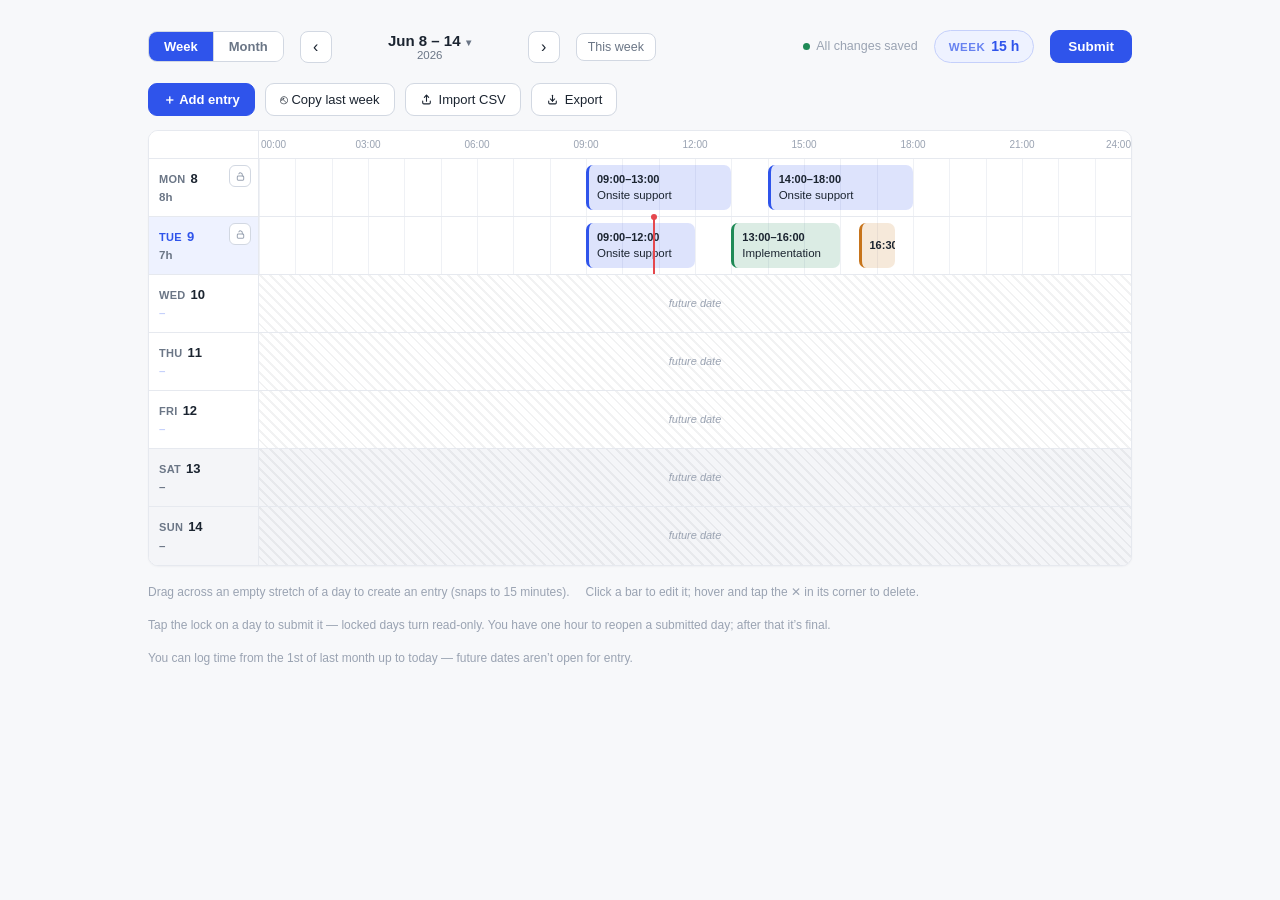
==== commit 1f133945: "Fix body style formatting in index.html" ====
--- a/index.html
+++ b/index.html
@@ -260,7 +260,7 @@
   @media (max-width:620px){.weeklabel{min-width:0;}.total-pill .lbl{display:none;}}
 </style>
 </head>
-<body>
+<body style="max-width: 80%; margin: auto;" >
 <div class="app">
   <div class="topbar">
     <div class="viewtog" id="viewTog">
